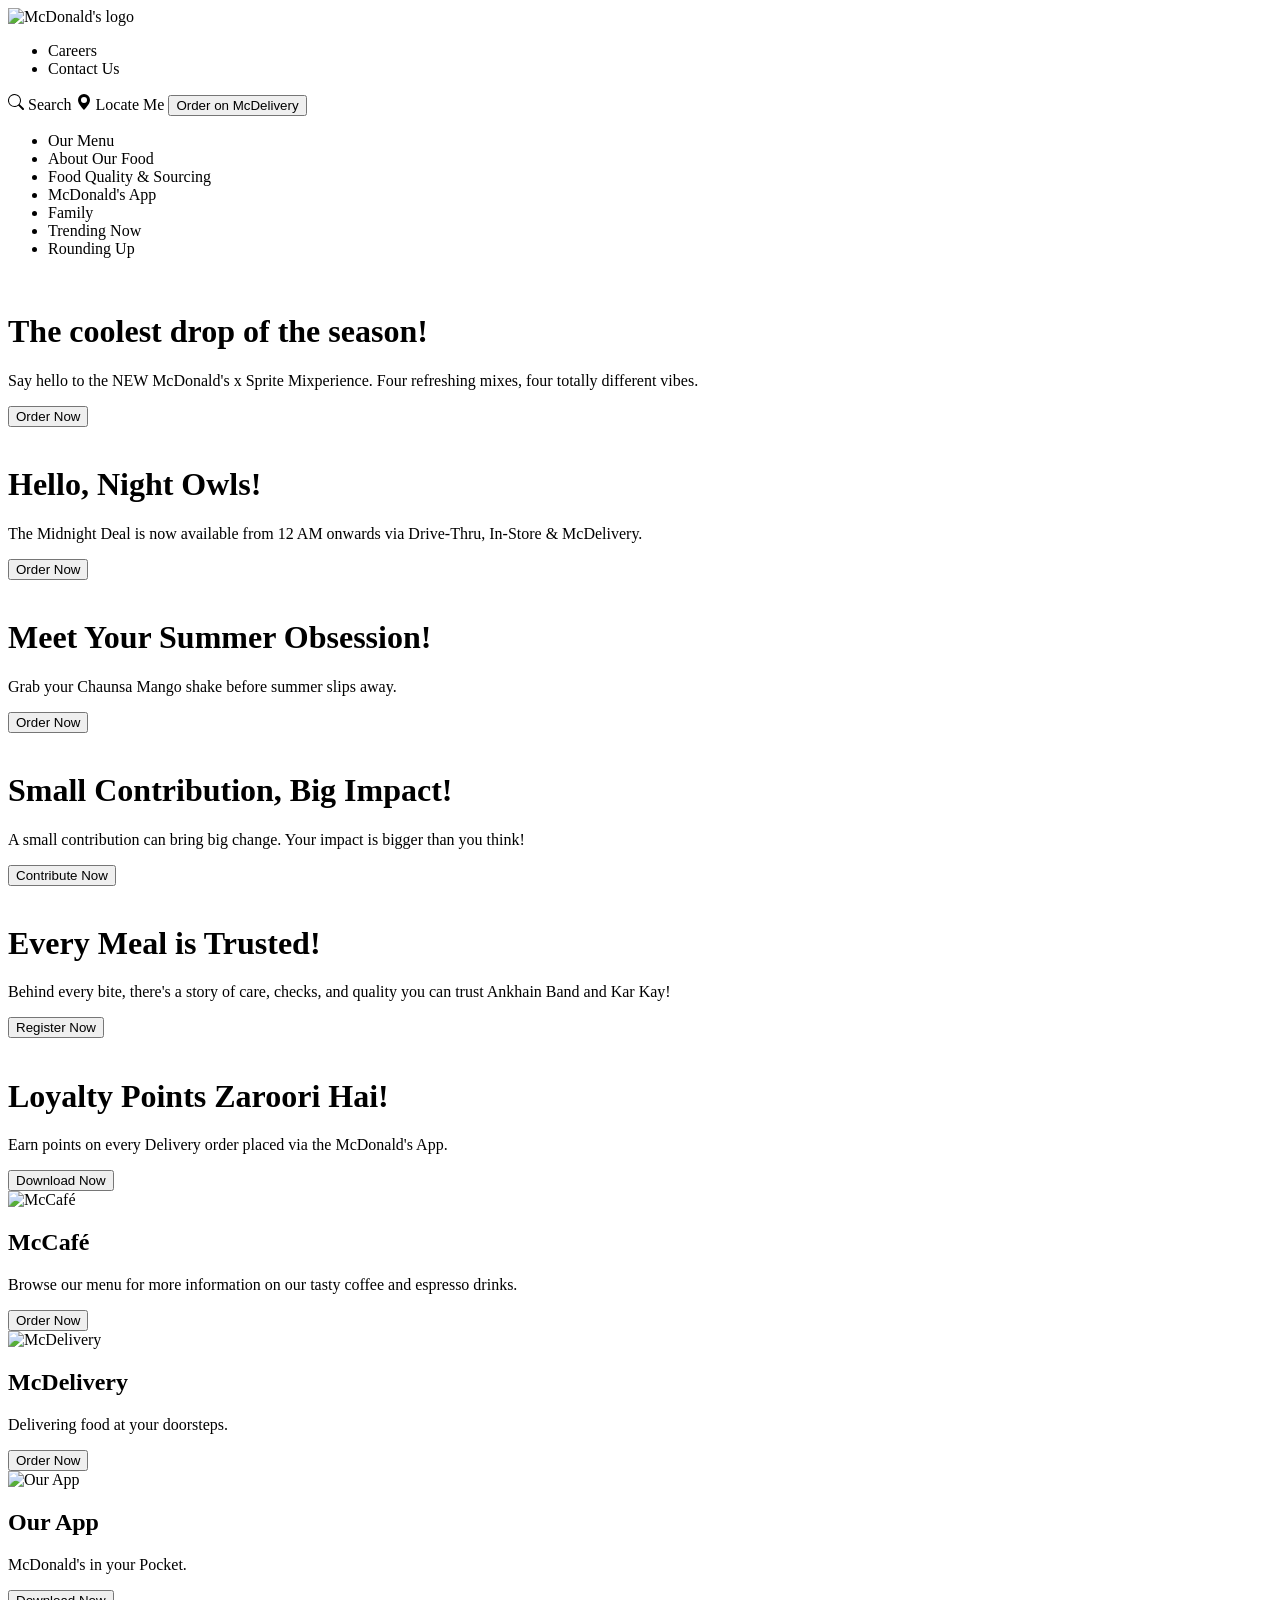
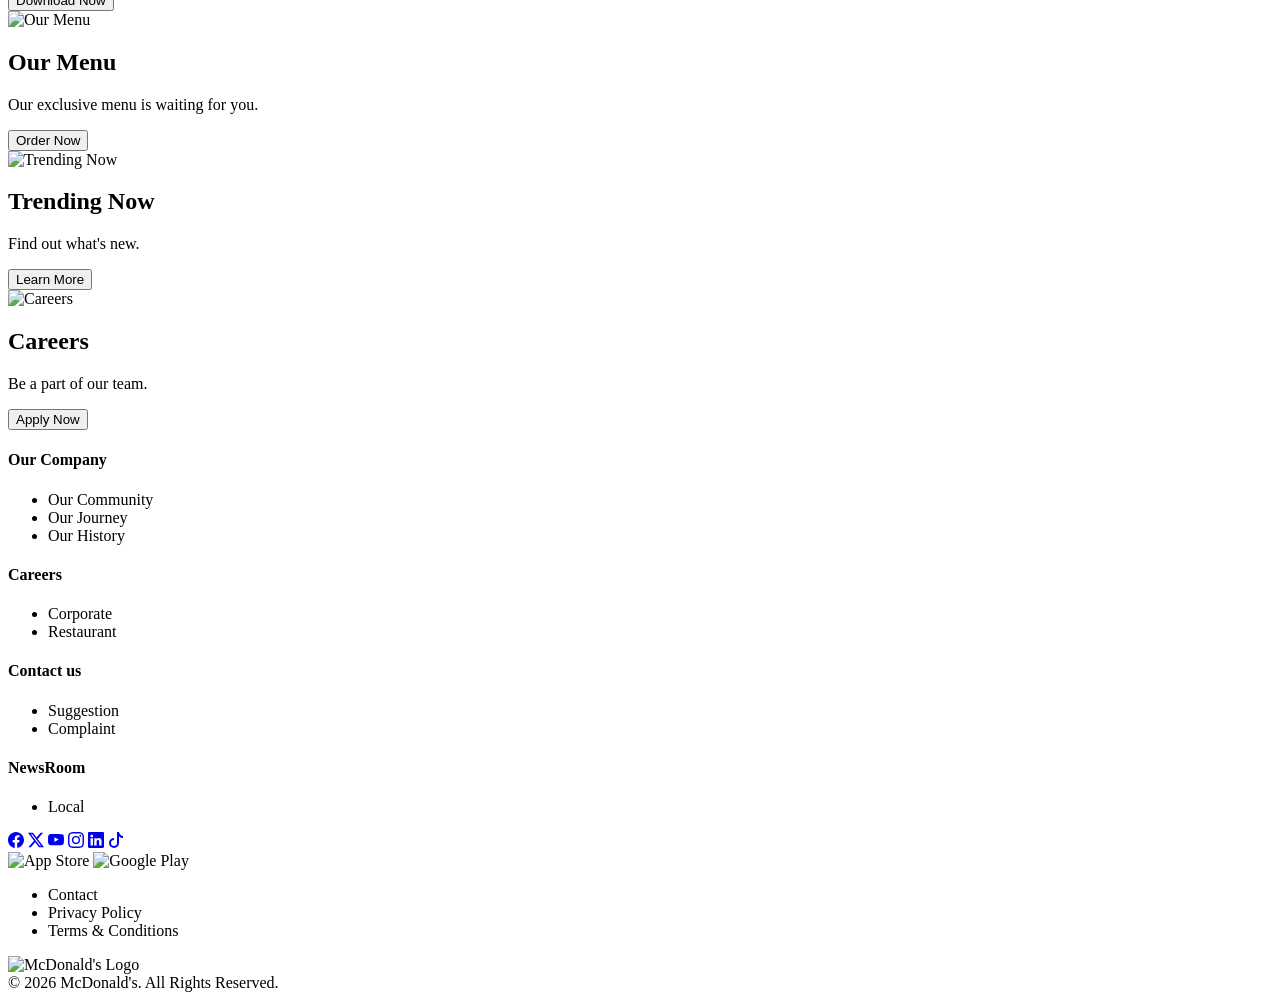
==== index.html @ 28f51a61 "Rename Mcdonald'sHomePageClone/Mcdonalds.html to index.html" ====
<!DOCTYPE html>
<html lang="en">
<head>
    <meta charset="UTF-8">
    <meta name="viewport" content="width=device-width, initial-scale=1.0">
    <link rel="icon" href="images/McDonald_logo.png" type="image/x-icon">
    <title>Home - McDonald's: Burgers, Fries &amp; More | Mcdonald's Pakistan</title>
    <link rel="stylesheet" href="Mcdonalds.css">
</head>
<body>
    <header class="main-header">
    <div class="logo-container">
        <img src="images/McDonald_logo.png" alt="McDonald's logo">
    </div>

    <div class="nav-content">
        <div class="top-nav">
            <ul class="utility-links">
                <li>Careers</li>
                <li>Contact Us</li>
            </ul>
            <div class="nav-right-actions">
                <span class="nav-item"><i class="search-icon"><svg xmlns="http://www.w3.org/2000/svg" width="16" height="16" fill="currentColor" class="bi bi-search" viewBox="0 0 16 16"><path d="M11.742 10.344a6.5 6.5 0 1 0-1.397 1.398h-.001q.044.06.098.115l3.85 3.85a1 1 0 0 0 1.415-1.414l-3.85-3.85a1 1 0 0 0-.115-.1zM12 6.5a5.5 5.5 0 1 1-11 0 5.5 5.5 0 0 1 11 0"/></svg></i> Search</span>
                <span class="nav-item locate-me"><i class="map-pin"><svg xmlns="http://www.w3.org/2000/svg" width="16" height="16" fill="currentColor" class="bi bi-geo-alt-fill" viewBox="0 0 16 16"><path d="M8 16s6-5.686 6-10A6 6 0 0 0 2 6c0 4.314 6 10 6 10m0-7a3 3 0 1 1 0-6 3 3 0 0 1 0 6"/></svg></i> Locate Me</span>
                <button class="mcd-btn">Order on McDelivery</button>
            </div>
        </div>

        <nav class="navbar">
            <ul class="nav-links">
                <li>Our Menu</li>
                <li>About Our Food</li>
                <li>Food Quality & Sourcing</li>
                <li>McDonald's App</li>
                <li>Family</li>
                <li>Trending Now</li>
                <li>Rounding Up</li>
            </ul>
        </nav>
    </div>
</header>
<div class="hero-section">
    <div class="carousel-track" id="carouselTrack">
        <div class="carousel-slide">
            <img class="hero-img" src="images/hero-image.png" alt="">
            <div class="heroText">
                <h1>The coolest drop of the season!</h1>
                <p>Say hello to the NEW McDonald's x Sprite Mixperience. Four refreshing mixes, four totally different vibes.</p>
                <button class="mcd-btn">Order Now</button>
                <div class="hero-dots"></div>
            </div>
        </div>

        <div class="carousel-slide">
            <img class="hero-img" src="images/hero-image2.png" alt="">
            <div class="heroText">
                <h1><strong>Hello, Night Owls!</strong></h1>
                <p>The Midnight Deal is now available from 12 AM onwards via Drive-Thru, In-Store & McDelivery.</p>
                <button class="mcd-btn">Order Now</button>
                <div class="hero-dots"></div>
            </div>
        </div>

        <div class="carousel-slide">
            <img class="hero-img" src="images/hero-image3.png" alt="">
            <div class="heroText">
                <h1><strong>Meet Your Summer Obsession!</strong></h1>
                <p>Grab your Chaunsa Mango shake before summer slips away.</p>
                <button class="mcd-btn">Order Now</button>
                <div class="hero-dots"></div>
            </div>
        </div>

        <div class="carousel-slide">
            <img class="hero-img" src="images/hero-image4.png" alt="">
            <div class="heroText">
                <h1><strong>Small Contribution, Big Impact!</strong></h1>
                <p>A small contribution can bring big change. Your impact is bigger than you think!</p>
                <button class="mcd-btn">Contribute Now</button>
                <div class="hero-dots"></div>
            </div>
        </div>

        <div class="carousel-slide">
            <img class="hero-img" src="images/hero-image5.png" alt="">
            <div class="heroText">
                <h1><strong>Every Meal is Trusted!</strong></h1>
                <p>Behind every bite, there's a story of care, checks, and quality you can trust Ankhain Band and Kar Kay!</p>
                <button class="mcd-btn">Register Now</button>
                <div class="hero-dots"></div>
            </div>
        </div>

        <div class="carousel-slide">
            <img class="hero-img" src="images/hero-image6.png" alt="">
            <div class="heroText">
                <h1><strong>Loyalty Points Zaroori Hai!</strong></h1>
                <p>Earn points on every Delivery order placed via the McDonald's App.</p>
                <button class="mcd-btn">Download Now</button>
                <div class="hero-dots"></div>
            </div>
        </div>
    </div>
</div>

    <div class="main-grid">
        <div class="card">
            <div class="card-img1">
                <img src="images/mcup.webp" alt="McCafé">
            </div>
            <h2>McCafé</h2>
            <p>Browse our menu for more information on our tasty coffee and espresso drinks.</p>
            <div><button class="mcd-btn">Order Now</button></div>
        </div>

        <div class="card">
            <div class="card-img2">
                <img src="images/mcdelivery.jpg" alt="McDelivery">
            </div>
            <h2>McDelivery</h2>
            <p>Delivering food at your doorsteps.</p>
            <div><button class="mcd-btn">Order Now</button></div>
        </div>

        <div class="card">
            <div class="card-img3">
                <img src="images/mcourapp.webp" alt="Our App">
            </div>
            <h2>Our App</h2>
            <p>McDonald's in your Pocket.</p>
            <div><button class="mcd-btn">Download Now</button></div>
        </div>

        <div class="card">
            <div class="card-img4">
                <img src="images/mcourmenu.jpg" alt="Our Menu">
            </div>
            <h2>Our Menu</h2>
            <p>Our exclusive menu is waiting for you.</p>
            <div><button class="mcd-btn">Order Now</button></div>
        </div>

        <div class="card">
            <div class="card-img5">
                <img src="images/mcbuilding.jpg" alt="Trending Now">
            </div>
            <h2>Trending Now</h2>
            <p>Find out what's new.</p>
            <div><button class="mcd-btn">Learn More</button></div>
        </div>

        <div class="card">
            <div class="card-img6">
                <img src="images/mccareer.avif" alt="Careers">
            </div>
            <h2>Careers</h2>
            <p>Be a part of our team.</p>
            <div><button class="mcd-btn">Apply Now</button></div>
        </div>
    </div>

    <div class="ourcompany">
        <div class="company-columns">
            <div>
                <h4>Our Company</h4> <ul>
                    <li>Our Community</li> <li>Our Journey</li> <li>Our History</li> </ul>
            </div>
            <div>
                <h4>Careers</h4> <ul>
                    <li>Corporate</li> <li>Restaurant</li> </ul>
            </div>
            <div>
                <h4>Contact us</h4> <ul>
                    <li>Suggestion</li> <li>Complaint</li> </ul>
            </div>
            <div>
                <h4>NewsRoom</h4> <ul>
                    <li>Local</li> </ul>
            </div>
        </div>

        <div class="company-bottom">
                <div class="social-icons">
                    <a href="#" class="icon-Incircle"><i class="facebook"><svg xmlns="http://www.w3.org/2000/svg" width="16" height="16" fill="currentColor" class="bi bi-facebook" viewBox="0 0 16 16"><path d="M16 8.049c0-4.446-3.582-8.05-8-8.05C3.58 0-.002 3.603-.002 8.05c0 4.017 2.926 7.347 6.75 7.951v-5.625h-2.03V8.05H6.75V6.275c0-2.017 1.195-3.131 3.022-3.131.876 0 1.791.157 1.791.157v1.98h-1.009c-.993 0-1.303.621-1.303 1.258v1.51h2.218l-.354 2.326H9.25V16c3.824-.604 6.75-3.934 6.75-7.951"/></svg></i></a>
                    <a href="#" class="icon-Incircle"><i class="twitter"><svg xmlns="http://www.w3.org/2000/svg" width="16" height="16" fill="currentColor" class="bi bi-twitter-x" viewBox="0 0 16 16"><path d="M12.6.75h2.454l-5.36 6.142L16 15.25h-4.937l-3.867-5.07-4.425 5.07H.316l5.733-6.57L0 .75h5.063l3.495 4.633L12.601.75Zm-.86 13.028h1.36L4.323 2.145H2.865z"/></svg></i></a>
                    <a href="#" class="icon-Incircle"><i class="youtube"><svg xmlns="http://www.w3.org/2000/svg" width="16" height="16" fill="currentColor" class="bi bi-youtube" viewBox="0 0 16 16"><path d="M8.051 1.999h.089c.822.003 4.987.033 6.11.335a2.01 2.01 0 0 1 1.415 1.42c.101.38.172.883.22 1.402l.01.104.022.26.008.104c.065.914.073 1.77.074 1.957v.075c-.001.194-.01 1.108-.082 2.06l-.008.105-.009.104c-.05.572-.124 1.14-.235 1.558a2.01 2.01 0 0 1-1.415 1.42c-1.16.312-5.569.334-6.18.335h-.142c-.309 0-1.587-.006-2.927-.052l-.17-.006-.087-.004-.171-.007-.171-.007c-1.11-.049-2.167-.128-2.654-.26a2.01 2.01 0 0 1-1.415-1.419c-.111-.417-.185-.986-.235-1.558L.09 9.82l-.008-.104A31 31 0 0 1 0 7.68v-.123c.002-.215.01-.958.064-1.778l.007-.103.003-.052.008-.104.022-.26.01-.104c.048-.519.119-1.023.22-1.402a2.01 2.01 0 0 1 1.415-1.42c.487-.13 1.544-.21 2.654-.26l.17-.007.172-.006.086-.003.171-.007A100 100 0 0 1 7.858 2zM6.4 5.209v4.818l4.157-2.408z"/></svg></i></a>
                    <a href="#" class="icon-Incircle"><i class="instagram"><svg xmlns="http://www.w3.org/2000/svg" width="16" height="16" fill="currentColor" class="bi bi-instagram" viewBox="0 0 16 16"><path d="M8 0C5.829 0 5.556.01 4.703.048 3.85.088 3.269.222 2.76.42a3.9 3.9 0 0 0-1.417.923A3.9 3.9 0 0 0 .42 2.76C.222 3.268.087 3.85.048 4.7.01 5.555 0 5.827 0 8.001c0 2.172.01 2.444.048 3.297.04.852.174 1.433.372 1.942.205.526.478.972.923 1.417.444.445.89.719 1.416.923.51.198 1.09.333 1.942.372C5.555 15.99 5.827 16 8 16s2.444-.01 3.298-.048c.851-.04 1.434-.174 1.943-.372a3.9 3.9 0 0 0 1.416-.923c.445-.445.718-.891.923-1.417.197-.509.332-1.09.372-1.942C15.99 10.445 16 10.173 16 8s-.01-2.445-.048-3.299c-.04-.851-.175-1.433-.372-1.941a3.9 3.9 0 0 0-.923-1.417A3.9 3.9 0 0 0 13.24.42c-.51-.198-1.092-.333-1.943-.372C10.443.01 10.172 0 7.998 0zm-.717 1.442h.718c2.136 0 2.389.007 3.232.046.78.035 1.204.166 1.486.275.373.145.64.319.92.599s.453.546.598.92c.11.281.24.705.275 1.485.039.843.047 1.096.047 3.231s-.008 2.389-.047 3.232c-.035.78-.166 1.203-.275 1.485a2.5 2.5 0 0 1-.599.919c-.28.28-.546.453-.92.598-.28.11-.704.24-1.485.276-.843.038-1.096.047-3.232.047s-2.39-.009-3.233-.047c-.78-.036-1.203-.166-1.485-.276a2.5 2.5 0 0 1-.92-.598 2.5 2.5 0 0 1-.6-.92c-.109-.281-.24-.705-.275-1.485-.038-.843-.046-1.096-.046-3.233s.008-2.388.046-3.231c.036-.78.166-1.204.276-1.486.145-.373.319-.64.599-.92s.546-.453.92-.598c.282-.11.705-.24 1.485-.276.738-.034 1.024-.044 2.515-.045zm4.988 1.328a.96.96 0 1 0 0 1.92.96.96 0 0 0 0-1.92m-4.27 1.122a4.109 4.109 0 1 0 0 8.217 4.109 4.109 0 0 0 0-8.217m0 1.441a2.667 2.667 0 1 1 0 5.334 2.667 2.667 0 0 1 0-5.334"/></svg></i></a>
                    <a href="#" class="icon-Incircle"><i class="linkedin"><svg xmlns="http://www.w3.org/2000/svg" width="16" height="16" fill="currentColor" class="bi bi-linkedin" viewBox="0 0 16 16"><path d="M0 1.146C0 .513.526 0 1.175 0h13.65C15.474 0 16 .513 16 1.146v13.708c0 .633-.526 1.146-1.175 1.146H1.175C.526 16 0 15.487 0 14.854zm4.943 12.248V6.169H2.542v7.225zm-1.2-8.212c.837 0 1.358-.554 1.358-1.248-.015-.709-.52-1.248-1.342-1.248S2.4 3.226 2.4 3.934c0 .694.521 1.248 1.327 1.248zm4.908 8.212V9.359c0-.216.016-.432.08-.586.173-.431.568-.878 1.232-.878.869 0 1.216.662 1.216 1.634v3.865h2.401V9.25c0-2.22-1.184-3.252-2.764-3.252-1.274 0-1.845.7-2.165 1.193v.025h-.016l.016-.025V6.169h-2.4c.03.678 0 7.225 0 7.225z"/></svg></i></a>
                    <a href="#" class="icon-Incircle"><i class="tiktok"><svg xmlns="http://www.w3.org/2000/svg" width="16" height="16" fill="currentColor" class="bi bi-tiktok" viewBox="0 0 16 16"><path d="M9 0h1.98c.144.715.54 1.617 1.235 2.512C12.895 3.389 13.797 4 15 4v2c-1.753 0-3.07-.814-4-1.829V11a5 5 0 1 1-5-5v2a3 3 0 1 0 3 3z"/></svg></i></a>
                </div>
                <div class="app-badges">
                    <img src="https://upload.wikimedia.org/wikipedia/commons/3/3c/Download_on_the_App_Store_Badge.svg" alt="App Store"> 
                    <img src="https://upload.wikimedia.org/wikipedia/commons/7/78/Google_Play_Store_badge_EN.svg" alt="Google Play"> 
                </div>
        </div>
    <div class="footer-legal">
    <ul class="legal-links">
        <li>Contact</li>
        <li>Privacy Policy</li>
        <li>Terms & Conditions</li>
    </ul> 
    <div class="copyright">
        <div class="mcdonalds-copyMsg">
        <img src="images/McDonald_logo.png" alt="McDonald's Logo"> </div>
        <span>&copy; 2026 McDonald's. All Rights Reserved.</span>
    </div>
    
</div>
<a href="#" class="scroll-topbtn">
    <i class="arrow"></i>
</a>
    </div>

    <script>
        const track = document.getElementById('carouselTrack');
        const slides = track.querySelectorAll('.carousel-slide');
        const dotGroups = document.querySelectorAll('.hero-dots');
        const totalSlides = slides.length;
        let current = 0;
        let autoplayTimer;

        dotGroups.forEach(group => {
            for (let i = 0; i < totalSlides; i++) {
                const dot = document.createElement('span');
                dot.classList.add('dot');
                if (i === 0) dot.classList.add('active');
                dot.dataset.index = i;
                dot.addEventListener('click', () => {
                    current = i;
                    updateSlide();
                    resetAutoplay();
                });
                group.appendChild(dot);
            }
        });

        function updateSlide() {
            track.style.transform = `translateX(-${current * 100}%)`;
            dotGroups.forEach(group => {
                group.querySelectorAll('.dot').forEach((dot, i) => {
                    dot.classList.toggle('active', i === current);
                });
            });
        }

        function nextSlide() {
            current = (current + 1) % totalSlides;
            updateSlide();
        }

        function resetAutoplay() {
            clearInterval(autoplayTimer);
            autoplayTimer = setInterval(nextSlide, 5000);
        }

        resetAutoplay();
    </script>
</body>
</html>
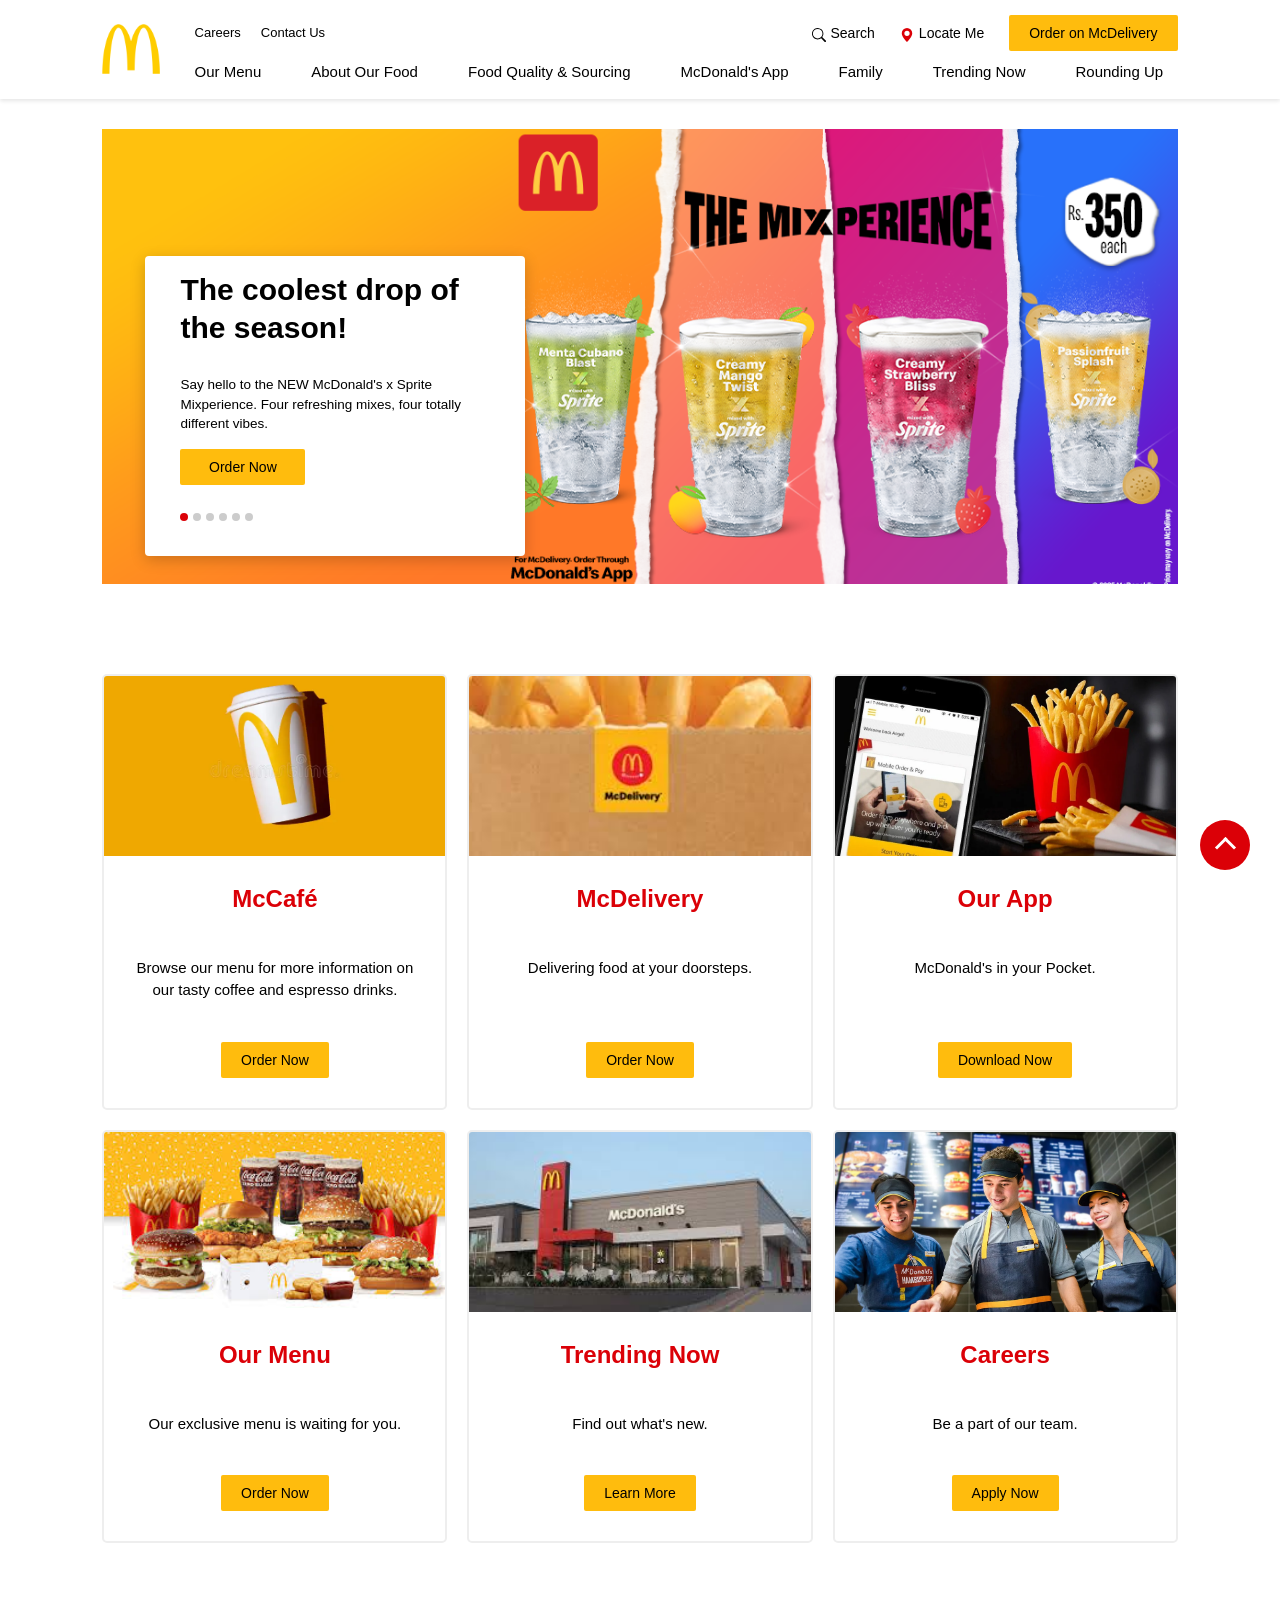
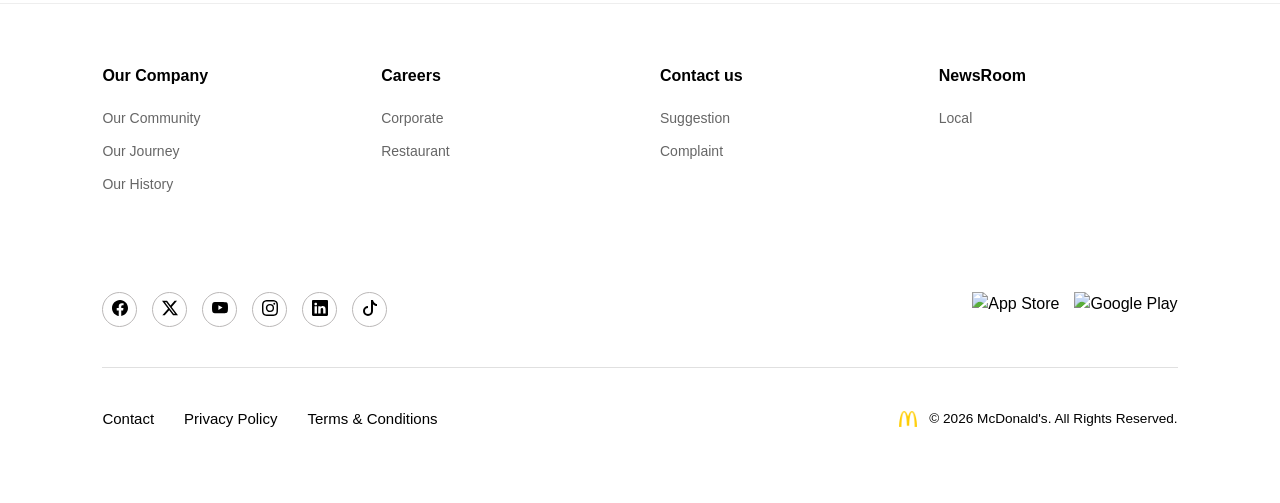
==== commit 83f25648: "Update index.html" ====
--- a/index.html
+++ b/index.html
@@ -5,7 +5,7 @@
     <meta name="viewport" content="width=device-width, initial-scale=1.0">
     <link rel="icon" href="images/McDonald_logo.png" type="image/x-icon">
     <title>Home - McDonald's: Burgers, Fries &amp; More | Mcdonald's Pakistan</title>
-    <link rel="stylesheet" href="Mcdonalds.css">
+    <link rel="stylesheet" href="index.css">
 </head>
 <body>
     <header class="main-header">
--- a/index.css
+++ b/index.css
@@ -0,0 +1,568 @@
+* {
+    margin: 0;
+    padding: 0;
+    box-sizing: border-box;
+    font-family: "Speedee", "Inter", Arial, sans-serif;
+}
+
+body {
+    background-color: var(--Whitecolor);
+    line-height: 1.5;
+}
+
+:root {
+    --Redcolor: #db0007;
+    --Mustardcolor: #ffbc0d;
+    --Whitecolor: #ffffff;
+    --Blackcolor: #000000;
+}
+
+/* ------------------------Header-------------------------------- */
+.main-header {
+    display: flex;
+    padding: 15px 8%;
+    background-color: var(--Whitecolor);
+    align-items: flex-start;
+    box-shadow: 0 2px 4px rgba(0, 0, 0, 0.1);
+}
+
+.logo-container {
+    margin-right: 35px;
+    margin-top: 9px;
+}
+
+.logo-container img {
+    height: 50px;
+    width: auto;
+}
+
+.nav-content {
+    flex-grow: 1;
+    display: flex;
+    flex-direction: column;
+}
+
+.top-nav {
+    display: flex;
+    justify-content: space-between;
+    align-items: center;
+    margin-bottom: 10px;
+}
+
+.utility-links {
+    display: flex;
+    list-style: none;
+    gap: 20px;
+}
+
+.utility-links li {
+    font-size: 13px;
+    cursor: pointer;
+}
+
+.nav-right-actions {
+    display: flex;
+    align-items: center;
+    gap: 25px;
+}
+
+.nav-item {
+    font-size: 14px;
+    cursor: pointer;
+    display: flex;
+    align-items: center;
+}
+
+.navbar {
+    display: flex;
+    align-items: center;
+}
+
+.nav-links {
+    display: flex;
+    list-style: none;
+    gap: 50px;
+}
+
+.nav-links li {
+    font-weight: 500;
+    font-size: 15px;
+    cursor: pointer;
+}
+
+.nav-links li:hover {
+    text-decoration: underline;
+    text-decoration-color: var(--Redcolor);
+    text-decoration-thickness: 4px;
+    text-underline-offset: 7px;
+}
+
+.search-icon svg,
+.map-pin svg {
+    width: 14px;
+    height: 14px;
+    margin-right: 5px;
+    margin-top: 10px;
+}
+
+.map-pin svg {
+    color: var(--Redcolor);
+}
+
+.mcd-btn {
+    background-color: var(--Mustardcolor);
+    padding: 10px 20px;
+    border-radius: 2px;
+    cursor: pointer;
+    font-size: 14px;
+    border: none;
+}
+
+.mcd-btn:hover {
+    background-color: #e5a900;
+}
+
+/* ------------------------Hero Section-------------------------------- */
+.hero-section {
+    position: relative;
+    height: 455px;
+    margin: 30px 8%;
+    overflow: hidden;
+}
+
+.carousel-track {
+    display: flex;
+    height: 100%;
+    transition: transform 0.6s ease-in-out;
+}
+
+.carousel-slide {
+    position: relative;
+    min-width: 100%;
+    flex-shrink: 0;
+    height: 100%;
+    display: flex;
+    align-items: center;
+    padding: 0 8%;
+    overflow: hidden;
+}
+
+.hero-img {
+    position: absolute;
+    top: 0;
+    left: 0;
+    width: 100%;
+    height: 100%;
+    object-fit: cover;
+    object-position: center;
+    z-index: -1;
+}
+
+.heroText {
+    background: var(--Whitecolor);
+    width: 380px;
+    height: 300px;
+    padding: 35px;
+    padding-top: 15px;
+    border-radius: 4px;
+    box-shadow: 0 4px 15px rgba(0, 0, 0, 0.2);
+    line-height: 1.5;
+    margin-top: 100px;
+    margin-left: -43px;
+    display: flex;
+    flex-direction: column;
+    justify-content: flex-start;
+    overflow: hidden;
+}
+
+.heroText h1 {
+    font-size: 30px;
+    line-height: 1.25;
+    margin-bottom: 29px;
+    font-weight: 700;
+}
+
+.heroText p {
+    font-size: 13.5px;
+    line-height: 1.45;
+    margin-bottom: 15px;
+}
+
+.heroText .mcd-btn {
+    width: 125px;
+}
+
+.hero-dots {
+    display: flex;
+    gap: 5px;
+    margin-top: auto;
+    padding-top: 15px;
+}
+
+.dot {
+    width: 8px;
+    height: 8px;
+    background: #ccc;
+    border-radius: 50%;
+    cursor: pointer;
+}
+
+.dot.active {
+    background: var(--Redcolor);
+}
+
+/* ------------------------Main Grid-------------------------------- */
+.main-grid {
+    display: grid;
+    grid-template-columns: repeat(auto-fit, minmax(280px, 1fr));
+    gap: 20px;
+    padding: 60px 8%;
+}
+
+.card {
+    border: 2px solid #eee;
+    border-radius: 5px;
+    overflow: hidden;
+    display: flex;
+    flex-direction: column;
+    text-align: center;
+    padding-bottom: 10px;
+    transition: transform 0.2s ease-in-out;
+    width: 100%
+}
+
+.card-img1,
+.card-img2,
+.card-img3,
+.card-img4,
+.card-img5,
+.card-img6 {
+    height: 180px;
+    overflow: hidden;
+}
+
+.card-img1 img,
+.card-img2 img,
+.card-img3 img,
+.card-img4 img,
+.card-img5 img,
+.card-img6 img {
+    width: 100%;
+    height: 100%;
+    object-fit: cover;
+    object-position: center;
+    display: block;
+}
+
+.card h2 {
+    color: var(--Redcolor);
+    margin: 25px 0 10px;
+    margin-bottom: 40px;
+    font-size: 24px;
+    font-weight: 800;
+}
+
+.card p {
+    padding: 0 30px;
+    margin-bottom: 20px;
+    flex-grow: 1;
+    font-size: 15px;
+    margin-bottom: 40px;
+}
+
+.card .mcd-btn {
+    margin-bottom: 20px;
+}
+
+/* ------------------------Lists-------------------------------- */
+.ourcompany {
+    background-color: var(--Whitecolor);
+    padding: 60px 8% 40px;
+    border-top: 1px solid #eee;
+}
+
+.company-columns {
+    display: grid;
+    grid-template-columns: repeat(4, 1fr);
+    gap: 40px;
+    margin-bottom: 40px;
+}
+
+.company-columns h4 {
+    margin-bottom: 20px;
+    font-size: 16px;
+    font-weight: bold;
+}
+
+.company-columns ul {
+    list-style: none;
+}
+
+.company-columns ul li {
+    margin-bottom: 12px;
+    color: #666;
+    font-size: 14px;
+    cursor: pointer;
+}
+
+.company-bottom {
+    display: flex;
+    justify-content: space-between;
+    padding-top: 30px;
+    margin-bottom: 35px;
+}
+
+/* ------------------------Footer-------------------------------- */
+.social-icons {
+    display: flex;
+    gap: 15px;
+}
+
+.social-icons a {
+    display: flex;
+    align-items: center;
+    justify-content: center;
+    width: 35px;
+    height: 35px;
+    padding-top: 2.1px;
+    border: 1px solid rgb(187, 184, 184);
+    border-radius: 50%;
+    color: var(--Blackcolor);
+    background-color: none;
+    text-decoration: none;
+}
+
+.social-icons a:has(.facebook):hover {
+    background-color: #1f5293;
+    color: var(--Whitecolor);
+}
+
+.social-icons a:has(.twitter):hover {
+    background-color: var(--Blackcolor);
+    color: var(--Whitecolor);
+}
+
+.social-icons a:has(.youtube):hover {
+    background-color: #c4302b;
+    color: var(--Whitecolor);
+}
+
+.social-icons a:has(.instagram):hover {
+    background-color: #bc2a8d;
+    color: var(--Whitecolor);
+}
+
+.social-icons a:has(.linkedin):hover {
+    background-color: #0077b5;
+    color: var(--Whitecolor);
+}
+
+.social-icons a:has(.tiktok):hover {
+    background-color: #d03a56;
+    color: var(--Whitecolor);
+}
+
+.app-badges {
+    display: flex;
+    gap: 15px;
+}
+
+.app-badges img {
+    height: 40px;
+}
+
+.footer-legal {
+    display: flex;
+    justify-content: space-between;
+    align-items: center;
+    padding-top: 40px;
+    background-color: var(--Whitecolor);
+    border-top: 1px solid #e0e0e0;
+    margin-bottom: 3%;
+}
+
+.legal-links {
+    display: flex;
+    list-style: none;
+    gap: 30px;
+    margin: 0;
+    padding: 0;
+    font-size: 15px;
+}
+
+.copyright {
+    display: flex;
+    align-items: center;
+    gap: 12px;
+    font-family: Arial, sans-serif;
+    font-size: 0.85rem;
+    color: var(--Blackcolor);
+}
+
+.mcdonalds-copyMsg {
+    display: flex;
+    align-items: center;
+}
+
+.mcdonalds-copyMsg img {
+    height: 16px;
+    width: auto;
+    display: block;
+}
+
+.scroll-topbtn {
+    position: fixed;
+    bottom: 30px;
+    right: 30px;
+    width: 50px;
+    height: 50px;
+    background-color: var(--Redcolor);
+    border-radius: 50%;
+    display: flex;
+    justify-content: center;
+    align-items: center;
+    text-decoration: none;
+}
+
+.scroll-topbtn:hover {
+    background-color: #b30005;
+}
+
+.arrow {
+    border: solid var(--Whitecolor);
+    border-width: 0 3px 3px 0;
+    display: inline-block;
+    padding: 6px;
+    transform: rotate(-135deg);
+    margin-top: 5px;
+}
+
+/* ------------------------Media Queries-------------------------------- */
+@media (max-width: 1024px) {
+    .nav-links {
+        gap: 20px;
+        overflow-x: auto;
+        padding-bottom: 5px;
+    }
+
+    .company-columns {
+        grid-template-columns: repeat(2, 1fr);
+    }
+}
+
+@media (max-width: 768px) {
+    .main-header {
+        flex-direction: column;
+        padding: 15px 4%;
+        gap: 15px;
+    }
+    .nav-content {
+        width: 100%;
+        align-items: center;
+    }
+
+    .top-nav {
+        width: 100%;
+        flex-direction: column;
+        gap: 1px;
+    }
+
+    .nav-right-actions {
+        gap: 15px;
+        flex-wrap: wrap;
+        justify-content: center;
+    }
+
+    .navbar {
+        width: 100%;
+        overflow-x: auto;
+    }
+
+    .nav-links {
+        justify-content: auto;
+        padding: 5px 0;
+    }
+
+    .hero-section {
+        margin: 15px 4%;
+    }
+
+    .carousel-slide {
+        padding: 30px 4%;
+        min-height: 380px;
+        justify-content: center;
+    }
+
+    .heroText {
+        max-width: 100%;
+        padding: 20px;
+        text-align: center;
+        align-items: center;
+    }
+
+    .heroText .mcd-btn {
+        align-self: center;
+    }
+
+    .hero-dots {
+        justify-content: center;
+    }
+
+    .main-grid {
+        grid-template-columns: repeat(auto-fit, minmax(240px, 1fr));
+        padding: 30px 4%;
+        gap: 20px;
+    }
+
+    .company-columns {
+        grid-template-columns: 1fr;
+        text-align: center;
+        gap: 25px;
+    }
+
+    .company-bottom {
+        flex-direction: column;
+        justify-content: center;
+        text-align: center;
+    }
+
+    .footer-legal {
+        flex-direction: column;
+        justify-content: center;
+        text-align: center;
+    }
+
+    .legal-links {
+        flex-direction: column;
+        gap: 10px;
+    }
+}
+    .social-icons,
+    .app-badges {
+        margin-top: 15px;
+        justify-content: center;
+    }
+
+@media (max-width: 480px) {
+    .nav-right-actions {
+        font-size: 12px;
+    }
+
+    .heroText h1 {
+        font-size: 20px;
+    }
+
+    .heroText p {
+        font-size: 13px;
+    }
+
+    .mcd-btn {
+        text-align: center;
+    }
+
+    .app-badges {
+        margin-top: 15px;
+        justify-content: center;
+    }
+
+}
